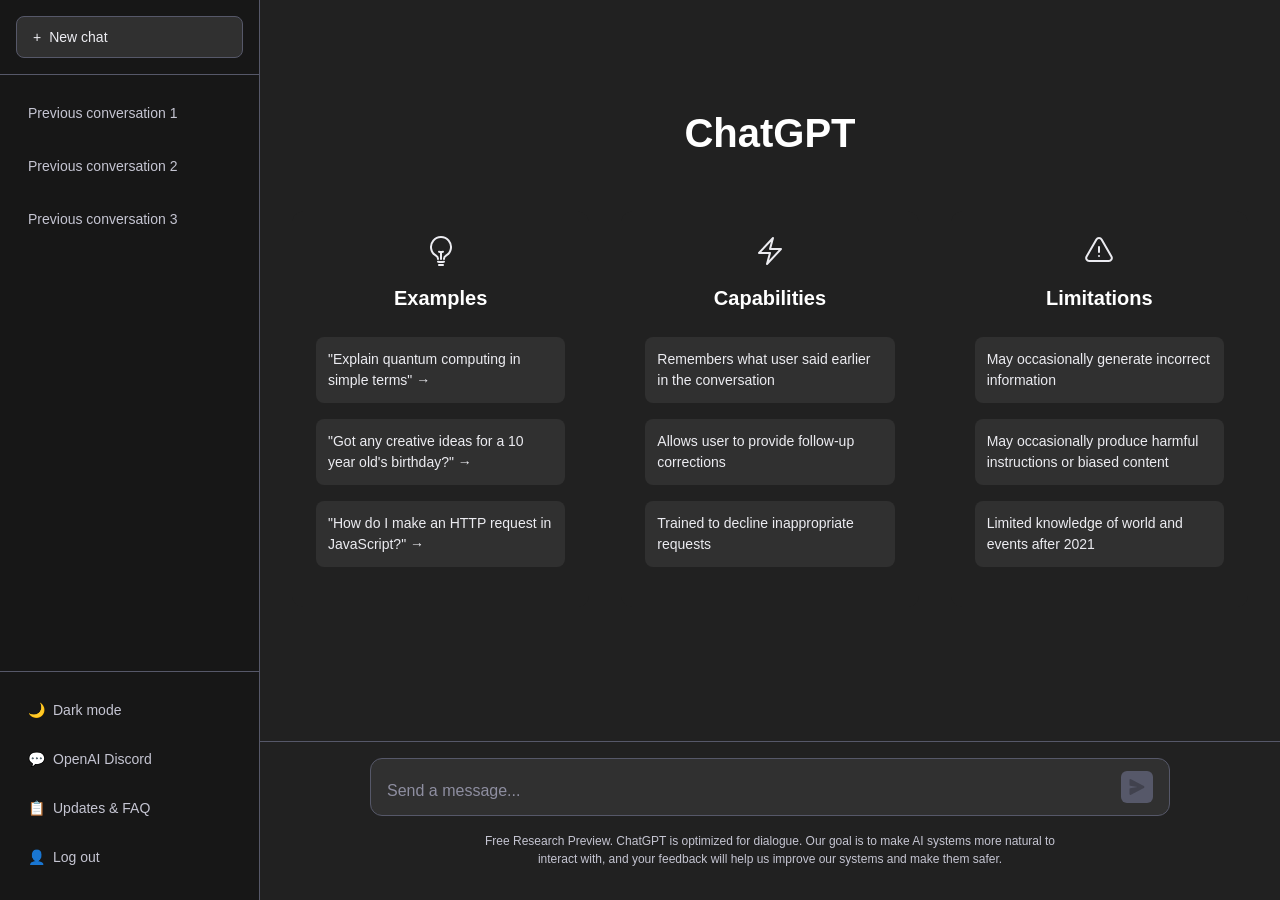
==== chat/index.html @ 5f7b0515 "feat(chat): add chat interface with responsive design and interactive features Introduce a new chat " ====
<!DOCTYPE html>
<html lang="es">
<head>
    <meta charset="UTF-8">
    <meta name="viewport" content="width=device-width, initial-scale=1.0">
    <title>ChatGPT Interface</title>
    <style>
        * {
            margin: 0;
            padding: 0;
            box-sizing: border-box;
        }

        body {
            font-family: -apple-system, BlinkMacSystemFont, 'Segoe UI', Roboto, 'Helvetica Neue', Arial, sans-serif;
            background-color: #212121;
            color: #ECECF1;
            line-height: 1.5;
            height: 100vh;
            display: flex;
            overflow: hidden;
        }

        /* Sidebar */
        .sidebar {
            width: 260px;
            background-color: #171717;
            display: flex;
            flex-direction: column;
            border-right: 1px solid #565869;
        }

        .sidebar-header {
            padding: 1rem;
            border-bottom: 1px solid #565869;
        }

        .new-chat-btn {
            width: 100%;
            background-color: #303030;
            border: 1px solid #565869;
            color: #ECECF1;
            padding: 0.75rem 1rem;
            border-radius: 0.5rem;
            font-size: 0.875rem;
            cursor: pointer;
            display: flex;
            align-items: center;
            gap: 0.5rem;
            transition: background-color 0.2s ease;
        }

        .new-chat-btn:hover {
            background-color: #565869;
        }

        .chat-history {
            flex: 1;
            padding: 1rem;
            overflow-y: auto;
        }

        .chat-item {
            padding: 0.75rem;
            margin-bottom: 0.5rem;
            border-radius: 0.5rem;
            cursor: pointer;
            font-size: 0.875rem;
            color: #C5C5D2;
            transition: background-color 0.2s ease;
        }

        .chat-item:hover {
            background-color: #303030;
        }

        .sidebar-footer {
            padding: 1rem;
            border-top: 1px solid #565869;
        }

        .sidebar-menu-item {
            display: flex;
            align-items: center;
            gap: 0.5rem;
            padding: 0.75rem;
            color: #C5C5D2;
            font-size: 0.875rem;
            cursor: pointer;
            border-radius: 0.5rem;
            transition: background-color 0.2s ease;
            margin-bottom: 0.25rem;
        }

        .sidebar-menu-item:hover {
            background-color: #303030;
        }

        /* Main Content */
        .main-content {
            flex: 1;
            display: flex;
            flex-direction: column;
            position: relative;
        }

        .container {
            flex: 1;
            max-width: 1200px;
            margin: 0 auto;
            padding: 2rem;
            display: flex;
            flex-direction: column;
            align-items: center;
            justify-content: center;
            width: 100%;
        }

        header {
            text-align: center;
            margin-bottom: 3rem;
        }

        header h1 {
            font-size: 2.5rem;
            font-weight: 600;
            color: #FFFFFF;
        }

        .sections-grid {
            display: grid;
            grid-template-columns: repeat(3, 1fr);
            gap: 2rem;
            width: 100%;
            max-width: 1000px;
            margin-bottom: 2rem;
        }

        .section-card {
            background-color: #212121;
            border-radius: 0.75rem;
            padding: 1.5rem;
            display: flex;
            flex-direction: column;
            align-items: center;
            text-align: center;
            transition: transform 0.2s ease;
        }

        .section-card:hover {
            transform: translateY(-4px);
        }

        .section-icon {
            width: 2rem;
            height: 2rem;
            margin-bottom: 1rem;
        }

        .section-icon svg {
            width: 100%;
            height: 100%;
            stroke: currentColor;
        }

        h2 {
            font-size: 1.25rem;
            font-weight: 600;
            margin-bottom: 1.5rem;
            color: #FFFFFF;
        }

        .example-list, .feature-list {
            list-style: none;
            text-align: left;
            width: 100%;
        }

        .example-list li, .feature-list li {
            margin-bottom: 1rem;
            padding: 0.75rem;
            background-color: #303030;
            border-radius: 0.5rem;
            font-size: 0.875rem;
            cursor: pointer;
            transition: background-color 0.2s ease;
        }

        .example-list li:hover {
            background-color: #565869;
        }

        .feature-list li {
            cursor: default;
        }

        /* Input Area */
        .input-area {
            position: sticky;
            bottom: 0;
            background-color: #212121;
            padding: 1rem 2rem 2rem 2rem;
            border-top: 1px solid #565869;
            width: 100%;
        }

        .input-container {
            max-width: 800px;
            margin: 0 auto;
            position: relative;
        }

        .input-wrapper {
            background-color: #303030;
            border-radius: 0.75rem;
            border: 1px solid #565869;
            display: flex;
            align-items: flex-end;
            padding: 0.75rem 1rem;
            transition: border-color 0.2s ease;
        }

        .input-wrapper:focus-within {
            border-color: #64b5f6;
        }

        .message-input {
            flex: 1;
            background: transparent;
            border: none;
            color: #ECECF1;
            font-size: 1rem;
            resize: none;
            outline: none;
            min-height: 1.5rem;
            max-height: 12rem;
            line-height: 1.5;
            font-family: inherit;
        }

        .message-input::placeholder {
            color: #8E8EA0;
        }

        .send-button {
            background-color: #10A37F;
            border: none;
            border-radius: 0.375rem;
            padding: 0.5rem;
            margin-left: 0.5rem;
            cursor: pointer;
            transition: background-color 0.2s ease;
            display: flex;
            align-items: center;
            justify-content: center;
        }

        .send-button:disabled {
            background-color: #565869;
            cursor: not-allowed;
        }

        .send-button:not(:disabled):hover {
            background-color: #0D8B6C;
        }

        .disclaimer {
            font-size: 0.75rem;
            color: #C5C5D2;
            text-align: center;
            margin-top: 1rem;
            max-width: 600px;
            margin-left: auto;
            margin-right: auto;
        }

        /* Mobile Responsive */
        @media (max-width: 768px) {
            .sidebar {
                position: fixed;
                left: -260px;
                z-index: 1000;
                height: 100vh;
                transition: left 0.3s ease;
            }

            .sidebar.open {
                left: 0;
            }

            .sections-grid {
                grid-template-columns: 1fr;
                gap: 1.5rem;
            }

            .container {
                padding: 1rem;
            }

            header h1 {
                font-size: 2rem;
            }

            .input-area {
                padding: 1rem;
            }
        }

        /* Menu toggle for mobile */
        .menu-toggle {
            display: none;
            position: fixed;
            top: 1rem;
            left: 1rem;
            z-index: 1001;
            background-color: #303030;
            border: 1px solid #565869;
            color: #ECECF1;
            padding: 0.5rem;
            border-radius: 0.375rem;
            cursor: pointer;
        }

        @media (max-width: 768px) {
            .menu-toggle {
                display: block;
            }
        }
    </style>
</head>
<body>
    <!-- Mobile menu toggle -->
    <button class="menu-toggle" onclick="toggleSidebar()">☰</button>

    <!-- Sidebar -->
    <div class="sidebar" id="sidebar">
        <div class="sidebar-header">
            <button class="new-chat-btn" onclick="newChat()">
                <span>+</span>
                New chat
            </button>
        </div>

        <div class="chat-history">
            <div class="chat-item">Previous conversation 1</div>
            <div class="chat-item">Previous conversation 2</div>
            <div class="chat-item">Previous conversation 3</div>
        </div>

        <div class="sidebar-footer">
            <div class="sidebar-menu-item">
                <span>🌙</span>
                <span>Dark mode</span>
            </div>
            <div class="sidebar-menu-item">
                <span>💬</span>
                <span>OpenAI Discord</span>
            </div>
            <div class="sidebar-menu-item">
                <span>📋</span>
                <span>Updates & FAQ</span>
            </div>
            <div class="sidebar-menu-item">
                <span>👤</span>
                <span>Log out</span>
            </div>
        </div>
    </div>

    <!-- Main Content -->
    <div class="main-content">
        <div class="container">
            <header>
                <h1>ChatGPT</h1>
            </header>
            
            <main class="sections-grid">
                <section class="section-card examples">
                    <div class="section-icon">
                        <svg xmlns="http://www.w3.org/2000/svg" fill="none" viewBox="0 0 24 24" stroke-width="1.5" stroke="currentColor">
                            <path stroke-linecap="round" stroke-linejoin="round" d="M12 18v-5.25m0 0a6.01 6.01 0 001.5-.189m-1.5.189a6.01 6.01 0 01-1.5-.189m3.75 7.478a12.06 12.06 0 01-4.5 0m3.75 2.383a14.406 14.406 0 01-3 0M14.25 18v-.192c0-.983.658-1.823 1.508-2.316a7.5 7.5 0 10-7.517 0c.85.493 1.509 1.333 1.509 2.316V18" />
                        </svg>
                    </div>
                    <h2>Examples</h2>
                    <ul class="example-list">
                        <li onclick="fillInput(this)">"Explain quantum computing in simple terms" →</li>
                        <li onclick="fillInput(this)">"Got any creative ideas for a 10 year old's birthday?" →</li>
                        <li onclick="fillInput(this)">"How do I make an HTTP request in JavaScript?" →</li>
                    </ul>
                </section>

                <section class="section-card capabilities">
                    <div class="section-icon">
                        <svg xmlns="http://www.w3.org/2000/svg" fill="none" viewBox="0 0 24 24" stroke-width="1.5" stroke="currentColor">
                            <path stroke-linecap="round" stroke-linejoin="round" d="M3.75 13.5l10.5-11.25L12 10.5h8.25L9.75 21.75 12 13.5H3.75z" />
                        </svg>
                    </div>
                    <h2>Capabilities</h2>
                    <ul class="feature-list">
                        <li>Remembers what user said earlier in the conversation</li>
                        <li>Allows user to provide follow-up corrections</li>
                        <li>Trained to decline inappropriate requests</li>
                    </ul>
                </section>

                <section class="section-card limitations">
                    <div class="section-icon">
                        <svg xmlns="http://www.w3.org/2000/svg" fill="none" viewBox="0 0 24 24" stroke-width="1.5" stroke="currentColor">
                            <path stroke-linecap="round" stroke-linejoin="round" d="M12 9v3.75m-9.303 3.376c-.866 1.5.217 3.374 1.948 3.374h14.71c1.73 0 2.813-1.874 1.948-3.374L13.949 3.378c-.866-1.5-3.032-1.5-3.898 0L2.697 16.126zM12 15.75h.007v.008H12v-.008z" />
                        </svg>
                    </div>
                    <h2>Limitations</h2>
                    <ul class="feature-list">
                        <li>May occasionally generate incorrect information</li>
                        <li>May occasionally produce harmful instructions or biased content</li>
                        <li>Limited knowledge of world and events after 2021</li>
                    </ul>
                </section>
            </main>
        </div>

        <!-- Input Area -->
        <div class="input-area">
            <div class="input-container">
                <div class="input-wrapper">
                    <textarea 
                        class="message-input" 
                        placeholder="Send a message..."
                        rows="1"
                        id="messageInput"
                        onkeydown="handleKeyPress(event)"
                        oninput="adjustTextareaHeight(this)"
                    ></textarea>
                    <button class="send-button" id="sendButton" onclick="sendMessage()" disabled>
                        <svg width="16" height="16" viewBox="0 0 16 16" fill="none" xmlns="http://www.w3.org/2000/svg">
                            <path d="M.5 1.163A1 1 0 0 1 1.97.28l12.868 6.837a1 1 0 0 1 0 1.766L1.969 15.72A1 1 0 0 1 .5 14.836V10.33a1 1 0 0 1 .816-.983L8.5 8 1.316 6.653A1 1 0 0 1 .5 5.67V1.163Z" fill="currentColor"/>
                        </svg>
                    </button>
                </div>
                <p class="disclaimer">
                    Free Research Preview. ChatGPT is optimized for dialogue. Our goal is to make AI systems more natural to interact with, and your feedback will help us improve our systems and make them safer.
                </p>
            </div>
        </div>
    </div>

    <script>
        // Auto-resize textarea
        function adjustTextareaHeight(textarea) {
            textarea.style.height = 'auto';
            textarea.style.height = textarea.scrollHeight + 'px';
            
            // Enable/disable send button based on content
            const sendButton = document.getElementById('sendButton');
            sendButton.disabled = !textarea.value.trim();
        }

        // Handle Enter key press
        function handleKeyPress(event) {
            if (event.key === 'Enter' && !event.shiftKey) {
                event.preventDefault();
                sendMessage();
            }
        }

        // Send message function
        function sendMessage() {
            const input = document.getElementById('messageInput');
            const message = input.value.trim();
            
            if (message) {
                console.log('Mensaje enviado:', message);
                input.value = '';
                input.style.height = 'auto';
                document.getElementById('sendButton').disabled = true;
                // Aquí iría la lógica para enviar el mensaje al servidor
            }
        }

        // Fill input with example text
        function fillInput(element) {
            const text = element.textContent.replace(' →', '').replace(/"/g, '');
            const input = document.getElementById('messageInput');
            input.value = text;
            adjustTextareaHeight(input);
            input.focus();
        }

        // New chat function
        function newChat() {
            const input = document.getElementById('messageInput');
            input.value = '';
            input.style.height = 'auto';
            document.getElementById('sendButton').disabled = true;
            console.log('Nuevo chat iniciado');
        }

        // Toggle sidebar for mobile
        function toggleSidebar() {
            const sidebar = document.getElementById('sidebar');
            sidebar.classList.toggle('open');
        }

        // Close sidebar when clicking outside on mobile
        document.addEventListener('click', function(event) {
            const sidebar = document.getElementById('sidebar');
            const menuToggle = document.querySelector('.menu-toggle');
            
            if (window.innerWidth <= 768 && 
                !sidebar.contains(event.target) && 
                !menuToggle.contains(event.target)) {
                sidebar.classList.remove('open');
            }
        });
    </script>
</body>
</html>
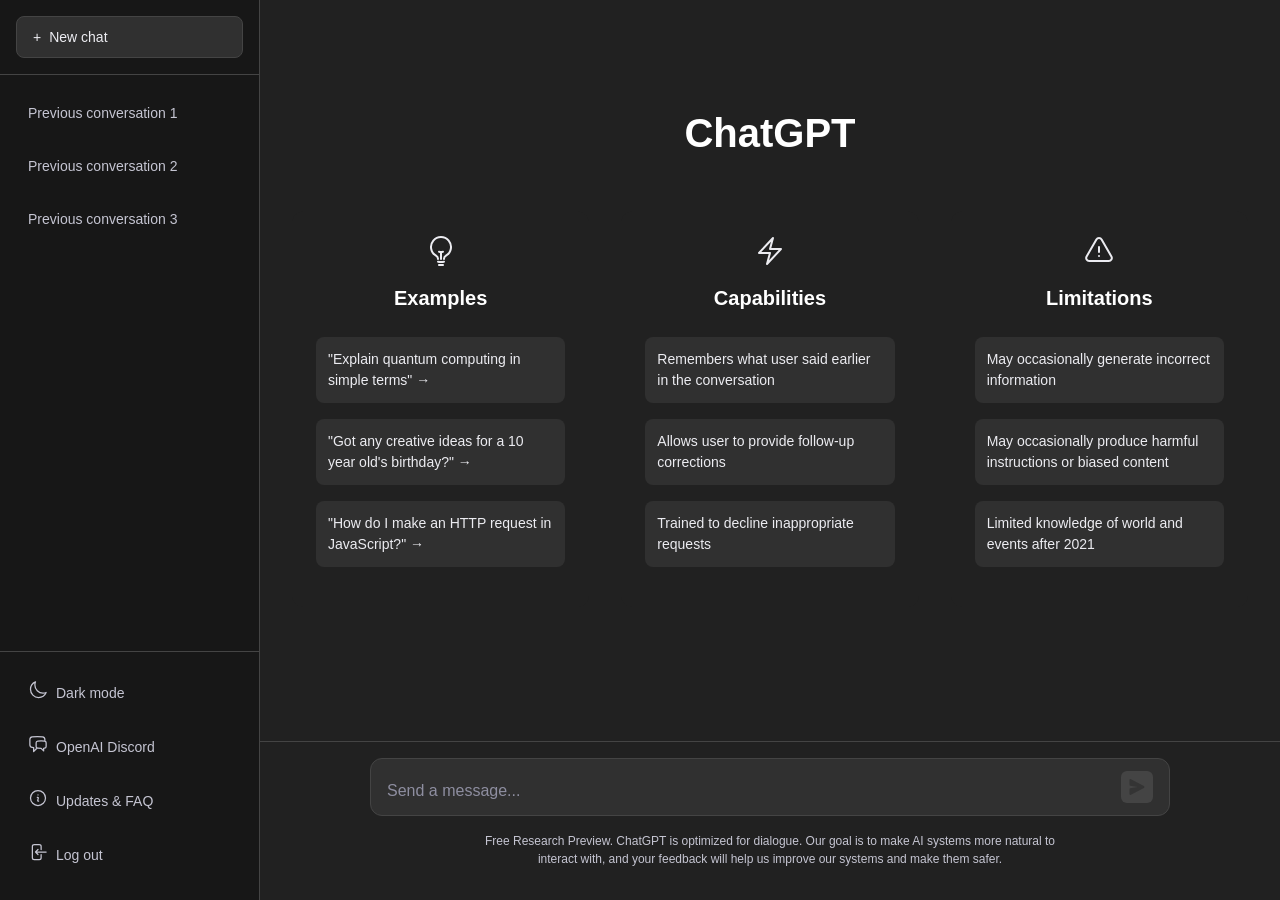
==== commit 6a6da74c: "style(chat): update border colors and replace emojis with SVGs This commit updates the border colors" ====
--- a/chat/index.html
+++ b/chat/index.html
@@ -27,18 +27,18 @@
             background-color: #171717;
             display: flex;
             flex-direction: column;
-            border-right: 1px solid #565869;
+            border-right: 1px solid #444;
         }
 
         .sidebar-header {
             padding: 1rem;
-            border-bottom: 1px solid #565869;
+            border-bottom: 1px solid #444;
         }
 
         .new-chat-btn {
             width: 100%;
             background-color: #303030;
-            border: 1px solid #565869;
+            border: 1px solid #444;
             color: #ECECF1;
             padding: 0.75rem 1rem;
             border-radius: 0.5rem;
@@ -51,7 +51,7 @@
         }
 
         .new-chat-btn:hover {
-            background-color: #565869;
+            background-color: #444;
         }
 
         .chat-history {
@@ -76,7 +76,7 @@
 
         .sidebar-footer {
             padding: 1rem;
-            border-top: 1px solid #565869;
+            border-top: 1px solid #444;
         }
 
         .sidebar-menu-item {
@@ -187,7 +187,7 @@
         }
 
         .example-list li:hover {
-            background-color: #565869;
+            background-color: #444;
         }
 
         .feature-list li {
@@ -200,7 +200,7 @@
             bottom: 0;
             background-color: #212121;
             padding: 1rem 2rem 2rem 2rem;
-            border-top: 1px solid #565869;
+            border-top: 1px solid #444;
             width: 100%;
         }
 
@@ -213,7 +213,7 @@
         .input-wrapper {
             background-color: #303030;
             border-radius: 0.75rem;
-            border: 1px solid #565869;
+            border: 1px solid #444;
             display: flex;
             align-items: flex-end;
             padding: 0.75rem 1rem;
@@ -256,7 +256,7 @@
         }
 
         .send-button:disabled {
-            background-color: #565869;
+            background-color: #444;
             cursor: not-allowed;
         }
 
@@ -314,7 +314,7 @@
             left: 1rem;
             z-index: 1001;
             background-color: #303030;
-            border: 1px solid #565869;
+            border: 1px solid #444;
             color: #ECECF1;
             padding: 0.5rem;
             border-radius: 0.375rem;
@@ -349,19 +349,35 @@
 
         <div class="sidebar-footer">
             <div class="sidebar-menu-item">
-                <span>🌙</span>
+                <span>
+                    <svg xmlns="http://www.w3.org/2000/svg" fill="none" viewBox="0 0 24 24" stroke-width="1.5" stroke="currentColor" width="20" height="20">
+                        <path stroke-linecap="round" stroke-linejoin="round" d="M21.752 15.002A9.718 9.718 0 0118 15.75c-5.385 0-9.75-4.365-9.75-9.75 0-1.33.266-2.597.748-3.752A9.753 9.753 0 003 11.25C3 16.635 7.365 21 12.75 21a9.753 9.753 0 009.002-5.998z" />
+                    </svg>
+                </span>
                 <span>Dark mode</span>
             </div>
             <div class="sidebar-menu-item">
-                <span>💬</span>
+                <span>
+                    <svg xmlns="http://www.w3.org/2000/svg" fill="none" viewBox="0 0 24 24" stroke-width="1.5" stroke="currentColor" width="20" height="20">
+                        <path stroke-linecap="round" stroke-linejoin="round" d="M20.25 8.511c.884.284 1.5 1.128 1.5 2.097v4.286c0 1.136-.847 2.1-1.98 2.193-.34.027-.68.052-1.02.072v3.091l-3-3c-1.354 0-2.694-.055-4.02-.163a2.115 2.115 0 01-.825-.242m9.345-8.334a2.126 2.126 0 00-.476-.095 48.64 48.64 0 00-8.048 0c-1.131.094-1.976 1.057-1.976 2.192v4.286c0 .837.46 1.58 1.155 1.951m9.345-8.334V6.637c0-1.621-1.152-3.026-2.76-3.235A48.455 48.455 0 0011.25 3c-2.115 0-4.198.137-6.24.402-1.608.209-2.76 1.614-2.76 3.235v6.226c0 1.621 1.152 3.026 2.76 3.235.577.075 1.157.14 1.74.194V21l4.155-4.155" />
+                    </svg>
+                </span>
                 <span>OpenAI Discord</span>
             </div>
             <div class="sidebar-menu-item">
-                <span>📋</span>
+                <span>
+                    <svg xmlns="http://www.w3.org/2000/svg" fill="none" viewBox="0 0 24 24" stroke-width="1.5" stroke="currentColor" width="20" height="20">
+                        <path stroke-linecap="round" stroke-linejoin="round" d="M11.25 11.25l.041-.02a.75.75 0 011.063.852l-.708 2.836a.75.75 0 001.063.853l.041-.021M21 12a9 9 0 11-18 0 9 9 0 0118 0zm-9-3.75h.008v.008H12V8.25z" />
+                    </svg>
+                </span>
                 <span>Updates & FAQ</span>
             </div>
             <div class="sidebar-menu-item">
-                <span>👤</span>
+                <span>
+                    <svg xmlns="http://www.w3.org/2000/svg" fill="none" viewBox="0 0 24 24" stroke-width="1.5" stroke="currentColor" width="20" height="20">
+                        <path stroke-linecap="round" stroke-linejoin="round" d="M15.75 9V5.25A2.25 2.25 0 0013.5 3h-6a2.25 2.25 0 00-2.25 2.25v13.5A2.25 2.25 0 007.5 21h6a2.25 2.25 0 002.25-2.25V15M12 9l-3 3m0 0l3 3m-3-3h12.75" />
+                    </svg>
+                </span>
                 <span>Log out</span>
             </div>
         </div>
